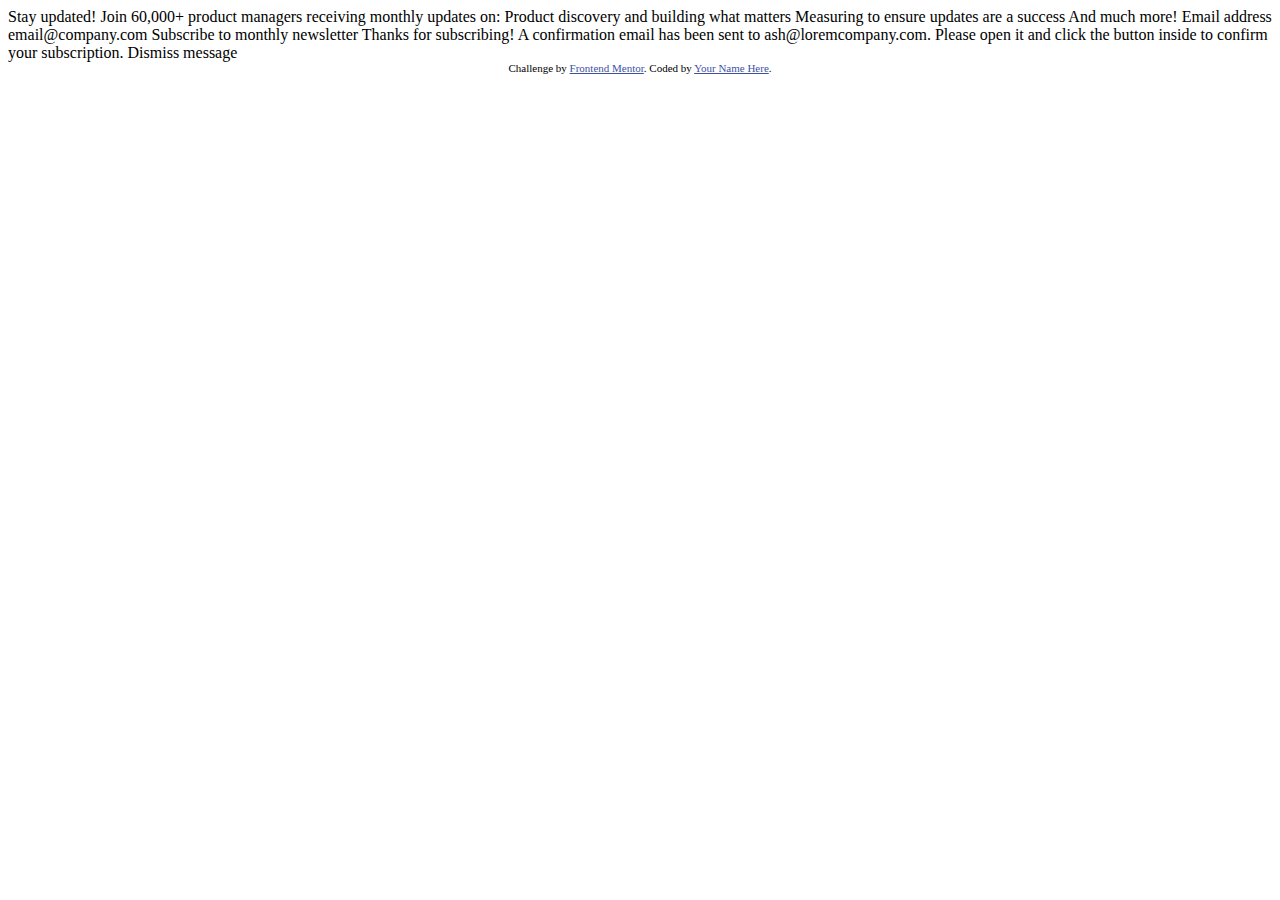
==== index.html @ 12ac80cb "Initial commit" ====
<!DOCTYPE html>
<html lang="en">
<head>
  <meta charset="UTF-8">
  <meta name="viewport" content="width=device-width, initial-scale=1.0"> <!-- displays site properly based on user's device -->

  <link rel="icon" type="image/png" sizes="32x32" href="./assets/images/favicon-32x32.png">
  
  <title>Frontend Mentor | Newsletter sign-up form with success message</title>

  <!-- Feel free to remove these styles or customise in your own stylesheet 👍 -->
  <style>
    .attribution { font-size: 11px; text-align: center; }
    .attribution a { color: hsl(228, 45%, 44%); }
  </style>
</head>
<body>

  <!-- Sign-up form start -->

  Stay updated!

  Join 60,000+ product managers receiving monthly updates on:

  Product discovery and building what matters
  Measuring to ensure updates are a success
  And much more!

  Email address
  email@company.com

  Subscribe to monthly newsletter

  <!-- Sign-up form end -->

  <!-- Success message start -->

  Thanks for subscribing!

  A confirmation email has been sent to ash@loremcompany.com. 
  Please open it and click the button inside to confirm your subscription.

  Dismiss message

  <!-- Success message end -->
  
  <div class="attribution">
    Challenge by <a href="https://www.frontendmentor.io?ref=challenge" target="_blank">Frontend Mentor</a>. 
    Coded by <a href="#">Your Name Here</a>.
  </div>
</body>
</html>
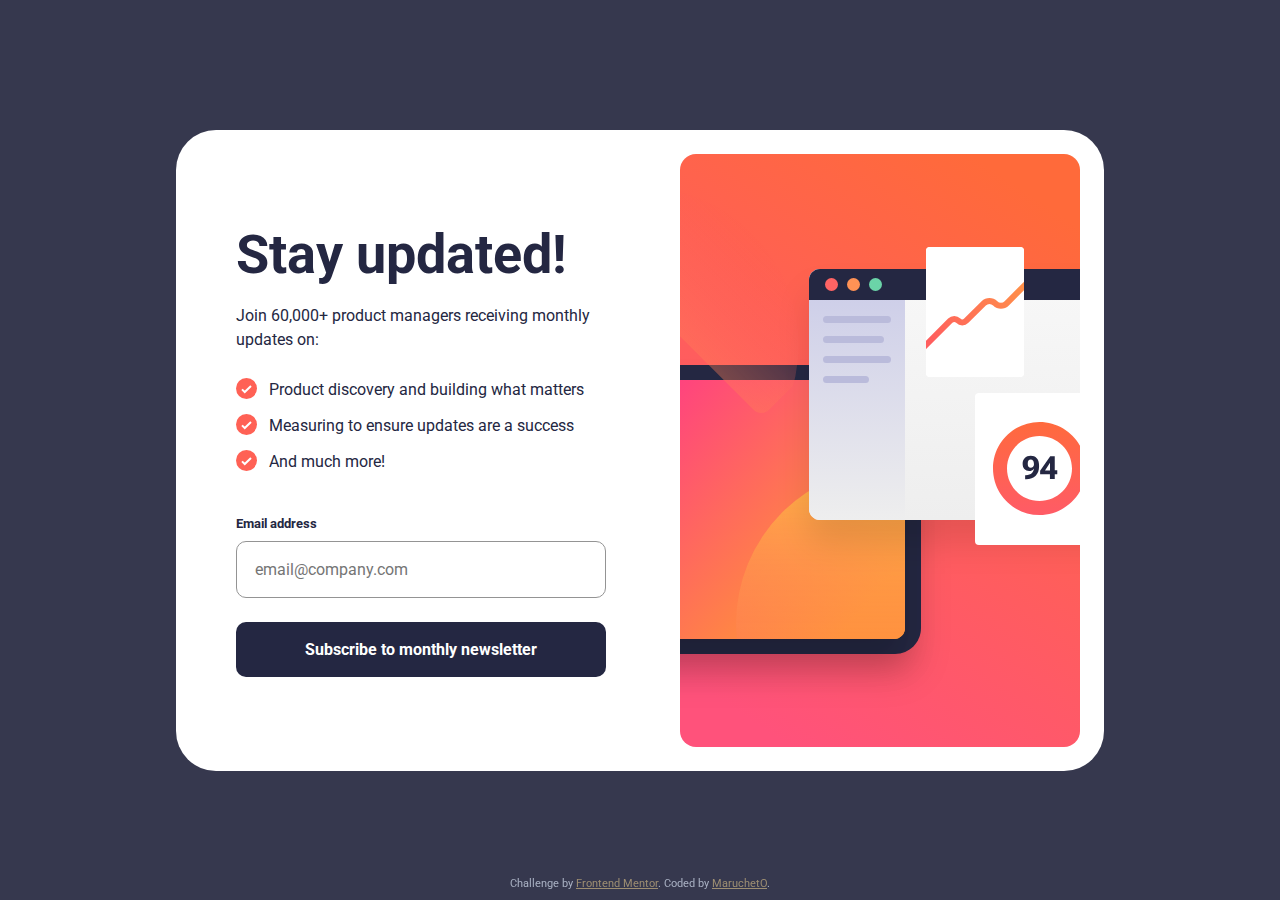
==== commit 31b9be24: "Update html and css" ====
--- a/index.html
+++ b/index.html
@@ -1,52 +1,77 @@
 <!DOCTYPE html>
 <html lang="en">
-<head>
-  <meta charset="UTF-8">
-  <meta name="viewport" content="width=device-width, initial-scale=1.0"> <!-- displays site properly based on user's device -->
+  <head>
+    <meta charset="UTF-8" />
+    <meta name="viewport" content="width=device-width, initial-scale=1.0" />
+    <link rel="stylesheet" href="style.css" />
+    <link
+      rel="icon"
+      type="image/png"
+      sizes="32x32"
+      href="./assets/images/favicon-32x32.png"
+    />
+    <title>
+      Frontend Mentor | Newsletter sign-up form with success message
+    </title>
+  </head>
+  <body>
+    <div class="container">
+      <!-- Sign-up form start -->
+      <div class="text-section">
+        <h1 class="title">Stay updated!</h1>
+        <p class="description">
+          Join 60,000+ product managers receiving monthly updates on:
+        </p>
+        <div class="list-section">
+          <div class="list">
+            <img src="/assets/images/icon-list.svg" alt="" class="list-icon" />
+            <p class="list-text">Product discovery and building what matters</p>
+          </div>
+          <div class="list">
+            <img src="/assets/images/icon-list.svg" alt="" class="list-icon" />
+            <p class="list-text">Measuring to ensure updates are a success</p>
+          </div>
+          <div class="list">
+            <img src="/assets/images/icon-list.svg" alt="" class="list-icon" />
+            <p class="list-text">And much more!</p>
+          </div>
+        </div>
+        <form action="/success.html">
+          <label for="email">Email address</label><br />
+          <span class="error"></span>
+          <input
+            type="email"
+            name="user_email"
+            id="emailId"
+            placeholder="email@company.com"
+          /><br />
+          <button type="submit" class="subscribe-button">
+            Subscribe to monthly newsletter
+          </button>
+        </form>
+      </div>
+      <!-- Sign-up form end -->
+      <picture class="photo-container">
+        <source
+          media="(max-width: 960px)"
+          srcset="/assets/images/illustration-sign-up-mobile.svg"
+        />
+        <img
+          class="photo"
+          src="/assets/images/illustration-sign-up-desktop.svg"
+          alt=""
+        />
+      </picture>
+    </div>
 
-  <link rel="icon" type="image/png" sizes="32x32" href="./assets/images/favicon-32x32.png">
-  
-  <title>Frontend Mentor | Newsletter sign-up form with success message</title>
-
-  <!-- Feel free to remove these styles or customise in your own stylesheet 👍 -->
-  <style>
-    .attribution { font-size: 11px; text-align: center; }
-    .attribution a { color: hsl(228, 45%, 44%); }
-  </style>
-</head>
-<body>
-
-  <!-- Sign-up form start -->
-
-  Stay updated!
-
-  Join 60,000+ product managers receiving monthly updates on:
-
-  Product discovery and building what matters
-  Measuring to ensure updates are a success
-  And much more!
-
-  Email address
-  email@company.com
-
-  Subscribe to monthly newsletter
-
-  <!-- Sign-up form end -->
-
-  <!-- Success message start -->
-
-  Thanks for subscribing!
-
-  A confirmation email has been sent to ash@loremcompany.com. 
-  Please open it and click the button inside to confirm your subscription.
-
-  Dismiss message
-
-  <!-- Success message end -->
-  
-  <div class="attribution">
-    Challenge by <a href="https://www.frontendmentor.io?ref=challenge" target="_blank">Frontend Mentor</a>. 
-    Coded by <a href="#">Your Name Here</a>.
-  </div>
-</body>
-</html>+    <div class="attribution">
+      Challenge by
+      <a href="https://www.frontendmentor.io?ref=challenge" target="_blank"
+        >Frontend Mentor</a
+      >. Coded by
+      <a href="https://www.frontendmentor.io/profile/MaruchetO">MaruchetO</a>.
+    </div>
+    <script src="script.js" type="module"></script>
+    <script></script>
+  </body>
+</html>
--- a/style.css
+++ b/style.css
@@ -0,0 +1,231 @@
+@import url("https://fonts.googleapis.com/css2?family=Roboto:ital,wght@0,100..900;1,100..900&display=swap");
+
+:root {
+  /* Primary */
+  --Red: hsl(4, 100%, 67%);
+  /* Neutral */
+  --Blue-800: hsl(234, 29%, 20%);
+  --Blue-700: hsl(235, 18%, 26%);
+  --Grey: hsl(0, 0%, 58%);
+  --White: hsl(0, 0%, 100%);
+}
+
+*,
+::before,
+::after {
+  margin: 0;
+  padding: 0;
+  box-sizing: border-box;
+}
+
+body {
+  min-height: 100vh;
+  display: flex;
+  flex-direction: column;
+  align-items: center;
+  justify-content: center;
+  background-color: hsl(235, 18%, 26%);
+  font-family: "Roboto", sans-serif;
+  color: var(--Blue-800);
+  font-size: 13px;
+}
+
+.container {
+  background-color: var(--White);
+  display: flex;
+  flex-direction: row;
+  border-radius: 40px;
+}
+.text-section {
+  display: flex;
+  flex-direction: column;
+  justify-content: center;
+  width: 360px;
+  margin-inline: 60px;
+}
+.title {
+  font-size: 3.375rem;
+  margin-bottom: 18px;
+}
+.description,
+.list-text {
+  font-size: 1rem;
+}
+.description {
+  line-height: 1.5;
+  margin-bottom: 26px;
+}
+.list-section {
+  margin-bottom: 30px;
+}
+.list {
+  display: flex;
+  align-items: start;
+  margin-bottom: 12px;
+}
+.list-icon {
+  margin-right: 12px;
+}
+.list-text {
+  line-height: 1.5;
+}
+form {
+  position: relative;
+}
+label {
+  font-weight: 700;
+}
+input {
+  padding: 18px;
+  border-radius: 10px;
+  border: 1px solid var(--Grey);
+  margin-top: 10px;
+  margin-bottom: 24px;
+  width: 370px;
+  font-family: "Roboto", sans-serif;
+  font-size: 1rem;
+  cursor: pointer;
+}
+input::placeholder {
+  font-family: "Roboto", sans-serif;
+  font-size: 1rem;
+}
+input:invalid {
+  border: 1px solid rgb(214, 88, 49);
+  background-color: rgba(252, 105, 62, 0.1);
+  color: rgb(252, 105, 62);
+}
+input:focus:invalid {
+  outline: none;
+}
+.error {
+}
+
+.active {
+  display: block;
+  position: absolute;
+  top: 0px;
+  left: 255px;
+  white-space: nowrap;
+  color: rgb(252, 105, 62);
+  font-weight: 500;
+}
+
+.subscribe-button {
+  width: 370px;
+  padding: 18px;
+  background-color: var(--Blue-800);
+  color: var(--White);
+  font-family: "Roboto", sans-serif;
+  font-size: 1rem;
+  font-weight: 700;
+  border: none;
+  border-radius: 10px;
+  cursor: pointer;
+}
+.subscribe-button:hover {
+  /* https://www.w3schools.com/css/css3_gradients.asp */
+  background-image: linear-gradient(to right, #ff5c6a, #fc693e);
+  box-shadow: 0px 10px 30px rgba(255, 92, 106, 0.5);
+}
+
+.photo {
+  object-fit: cover;
+  margin: 24px 24px 21px;
+}
+
+/* Attribution */
+.attribution {
+  font-size: 11px;
+  text-align: center;
+  position: fixed;
+  bottom: 10px;
+  color: #aab2c4;
+}
+.attribution a {
+  color: #9d8e72;
+  font-size: 11px;
+}
+
+@media (max-width: 960px) {
+  body {
+    background-color: var(--White);
+    display: flex;
+    flex-direction: column;
+    align-items: center;
+    justify-content: start;
+  }
+  .container {
+    width: 375px;
+    background-color: var(--White);
+    display: flex;
+    flex-direction: column-reverse;
+    border-radius: 0px;
+  }
+
+  .text-section {
+    display: flex;
+    flex-direction: column;
+    justify-content: center;
+    width: 335px;
+    margin-inline: 20px;
+  }
+  .title {
+    font-size: 2.625rem;
+    margin-top: 36px;
+    margin-bottom: 18px;
+  }
+  input {
+    padding: 18px;
+    border-radius: 10px;
+    border: 1px solid var(--Grey);
+    margin-top: 10px;
+    margin-bottom: 20px;
+    width: 335px;
+  }
+  .active {
+    display: block;
+    position: absolute;
+    top: 0px;
+    left: 215px;
+    white-space: nowrap;
+    color: rgb(252, 105, 62);
+    font-weight: 500;
+  }
+  .subscribe-button {
+    width: 335px;
+    padding: 18px;
+    background-color: var(--Blue-800);
+    color: var(--White);
+    font-family: "Roboto", sans-serif;
+    font-size: 1rem;
+    font-weight: 700;
+    border: none;
+    border-radius: 10px;
+    margin-bottom: 40px;
+  }
+
+  .photo-container {
+    display: flex;
+    justify-content: center;
+    align-items: center;
+  }
+  .photo {
+    width: 375px;
+    object-fit: cover;
+    margin: 0px;
+  }
+
+  /* Attribution */
+  .attribution {
+    font-size: 11px;
+    text-align: center;
+    position: fixed;
+    bottom: 10px;
+    color: black;
+  }
+  .attribution a {
+    color: hsl(228, 45%, 44%);
+    font-size: 11px;
+  }
+}
